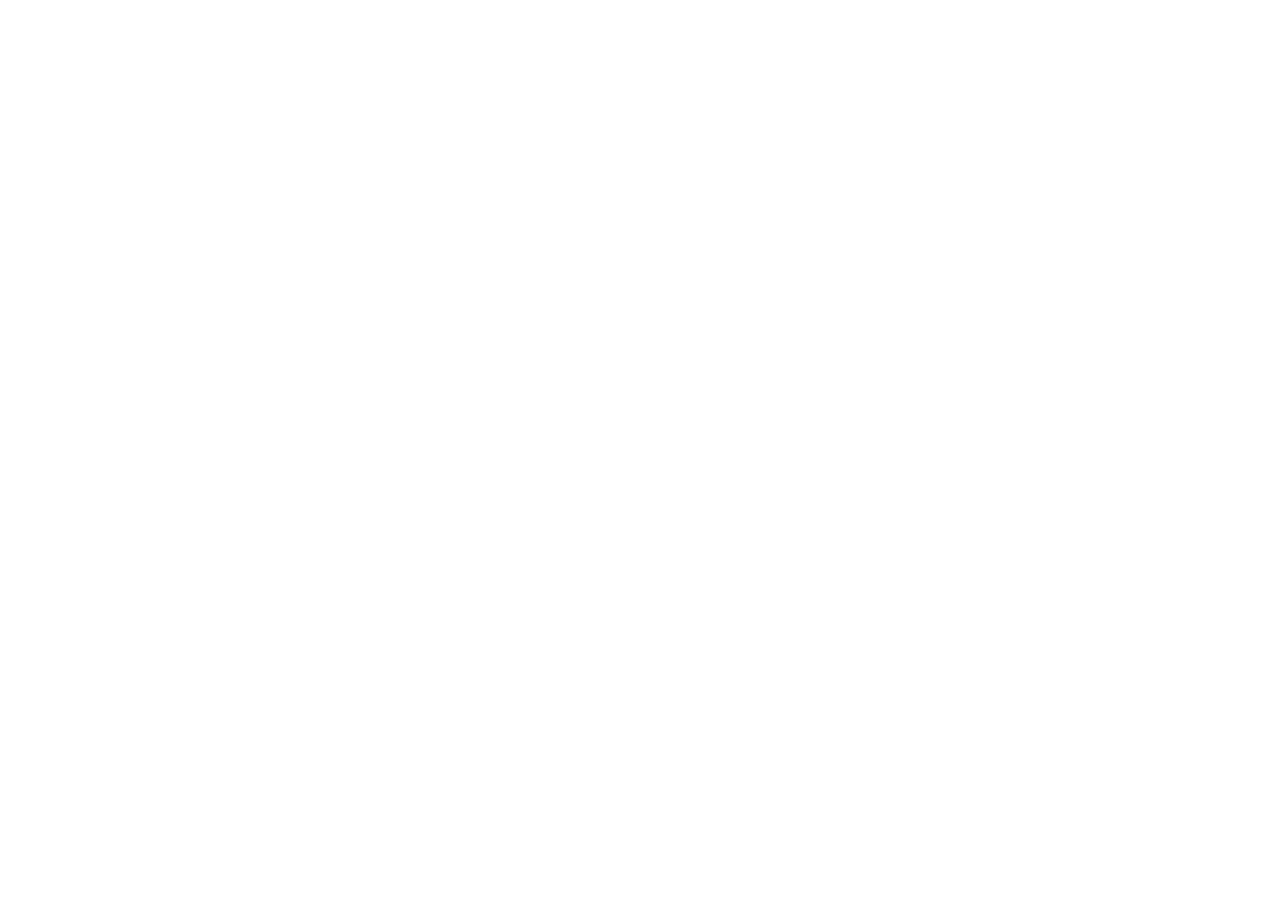
==== docs/index.html @ 061664a1 "Add GitHub Pages entry page" ====
<!doctype html>
<html lang="es">
  <head>
    <meta charset="utf-8" />
    <meta name="viewport" content="width=device-width, initial-scale=1" />
    <meta http-equiv="refresh" content="0; url=https://madera-viva-panama.chatgptteto.chatgpt.site" />
    <title>Madera Viva | Mesas a medida</title>
    <style>
      body{margin:0;min-height:100vh;display:grid;place-items:center;background:#fbf8f1;color:#1e251c;font-family:Arial,sans-serif}.box{max-width:420px;padding:40px;text-align:center}.mark{width:70px;height:70px;margin:0 auto 20px;border-radius:50%;background:radial-gradient(circle at 50% 50%,#a8be58 0 7%,transparent 8% 16%,#8a4a27 17% 23%,transparent 24% 31%,#334831 32% 40%,transparent 41%);border:1px solid #334831}.title{letter-spacing:.15em;font-size:15px}.title b{color:#718536}.copy{margin:18px 0 25px;color:#5d6559;line-height:1.5;font-size:14px}.link{display:inline-block;padding:14px 19px;background:#a8be58;color:#1e251c;text-decoration:none;font-size:13px;font-weight:700}
    </style>
  </head>
  <body>
    <main class="box">
      <div class="mark"></div>
      <div class="title">MADERA <b>VIVA</b></div>
      <p class="copy">Abriendo el estudio de mesas artesanales a medida…</p>
      <a class="link" href="https://madera-viva-panama.chatgptteto.chatgpt.site">Entrar a la página</a>
    </main>
  </body>
</html>
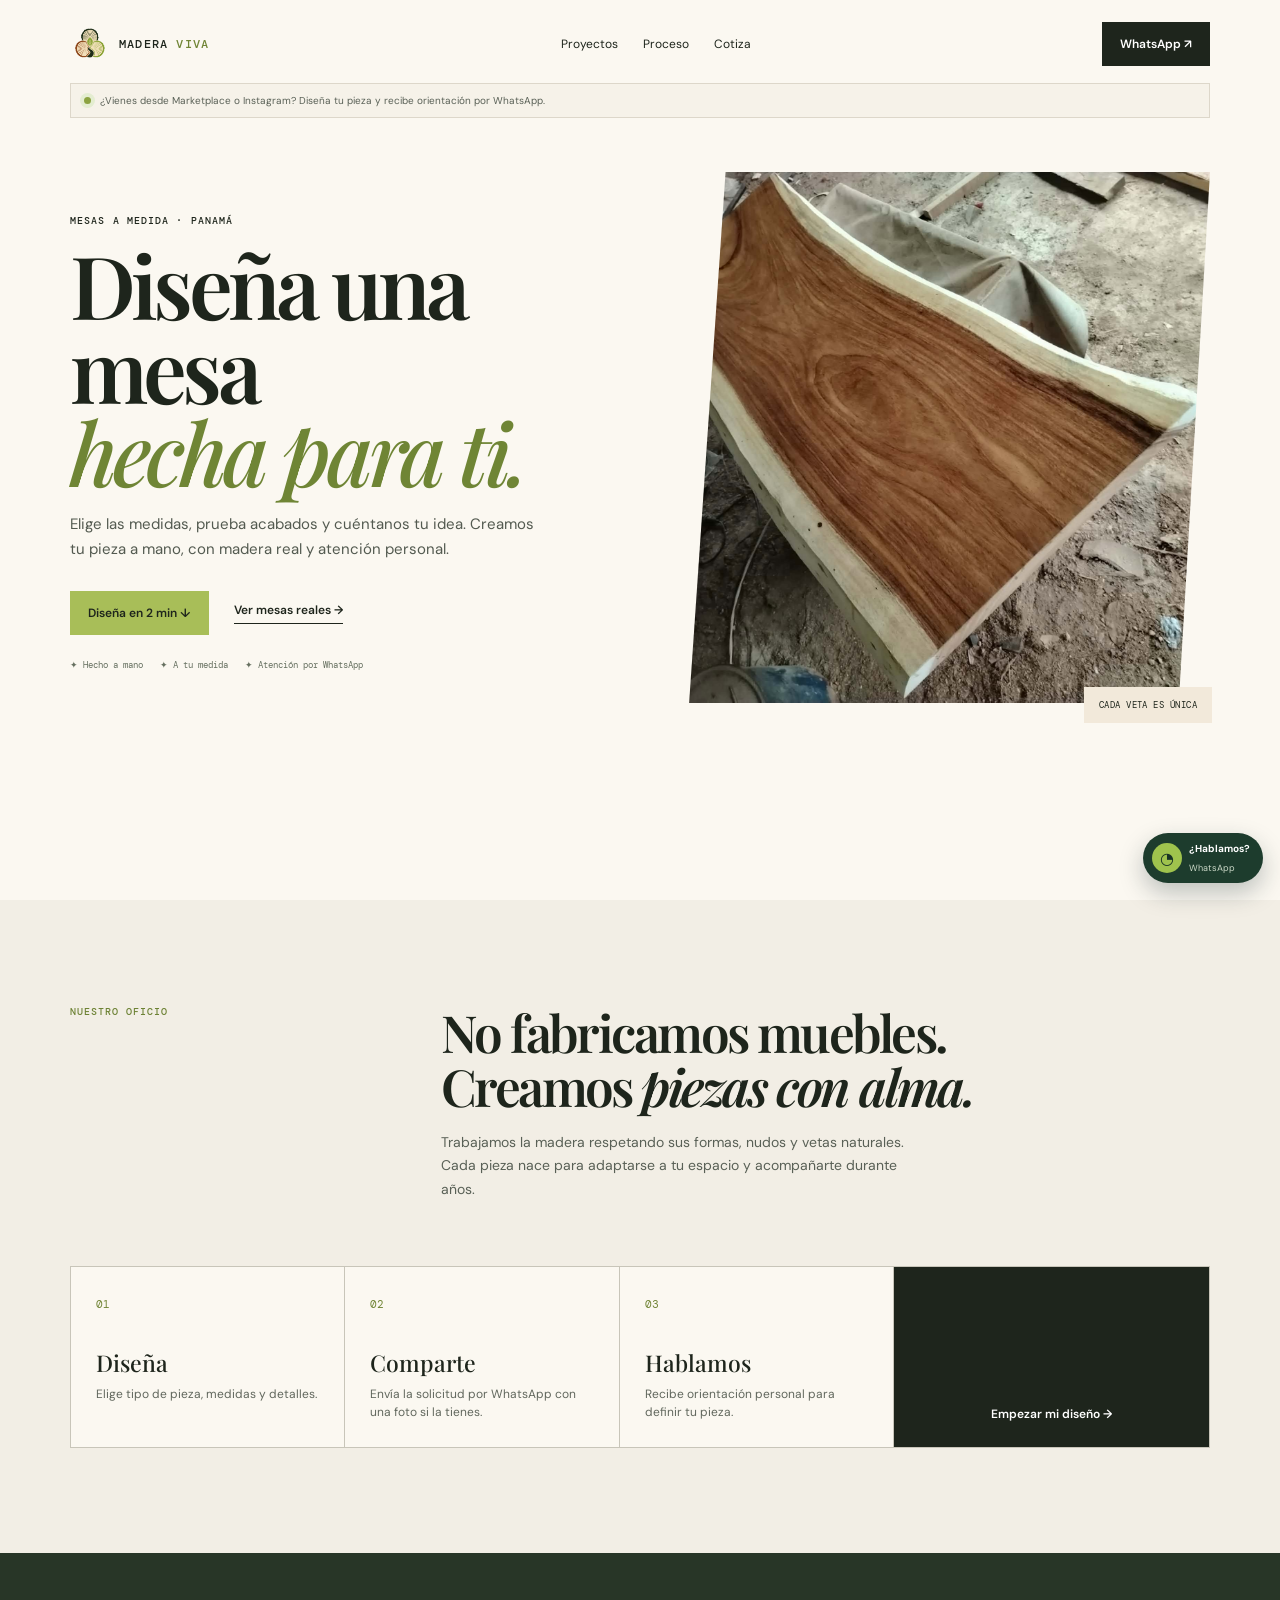
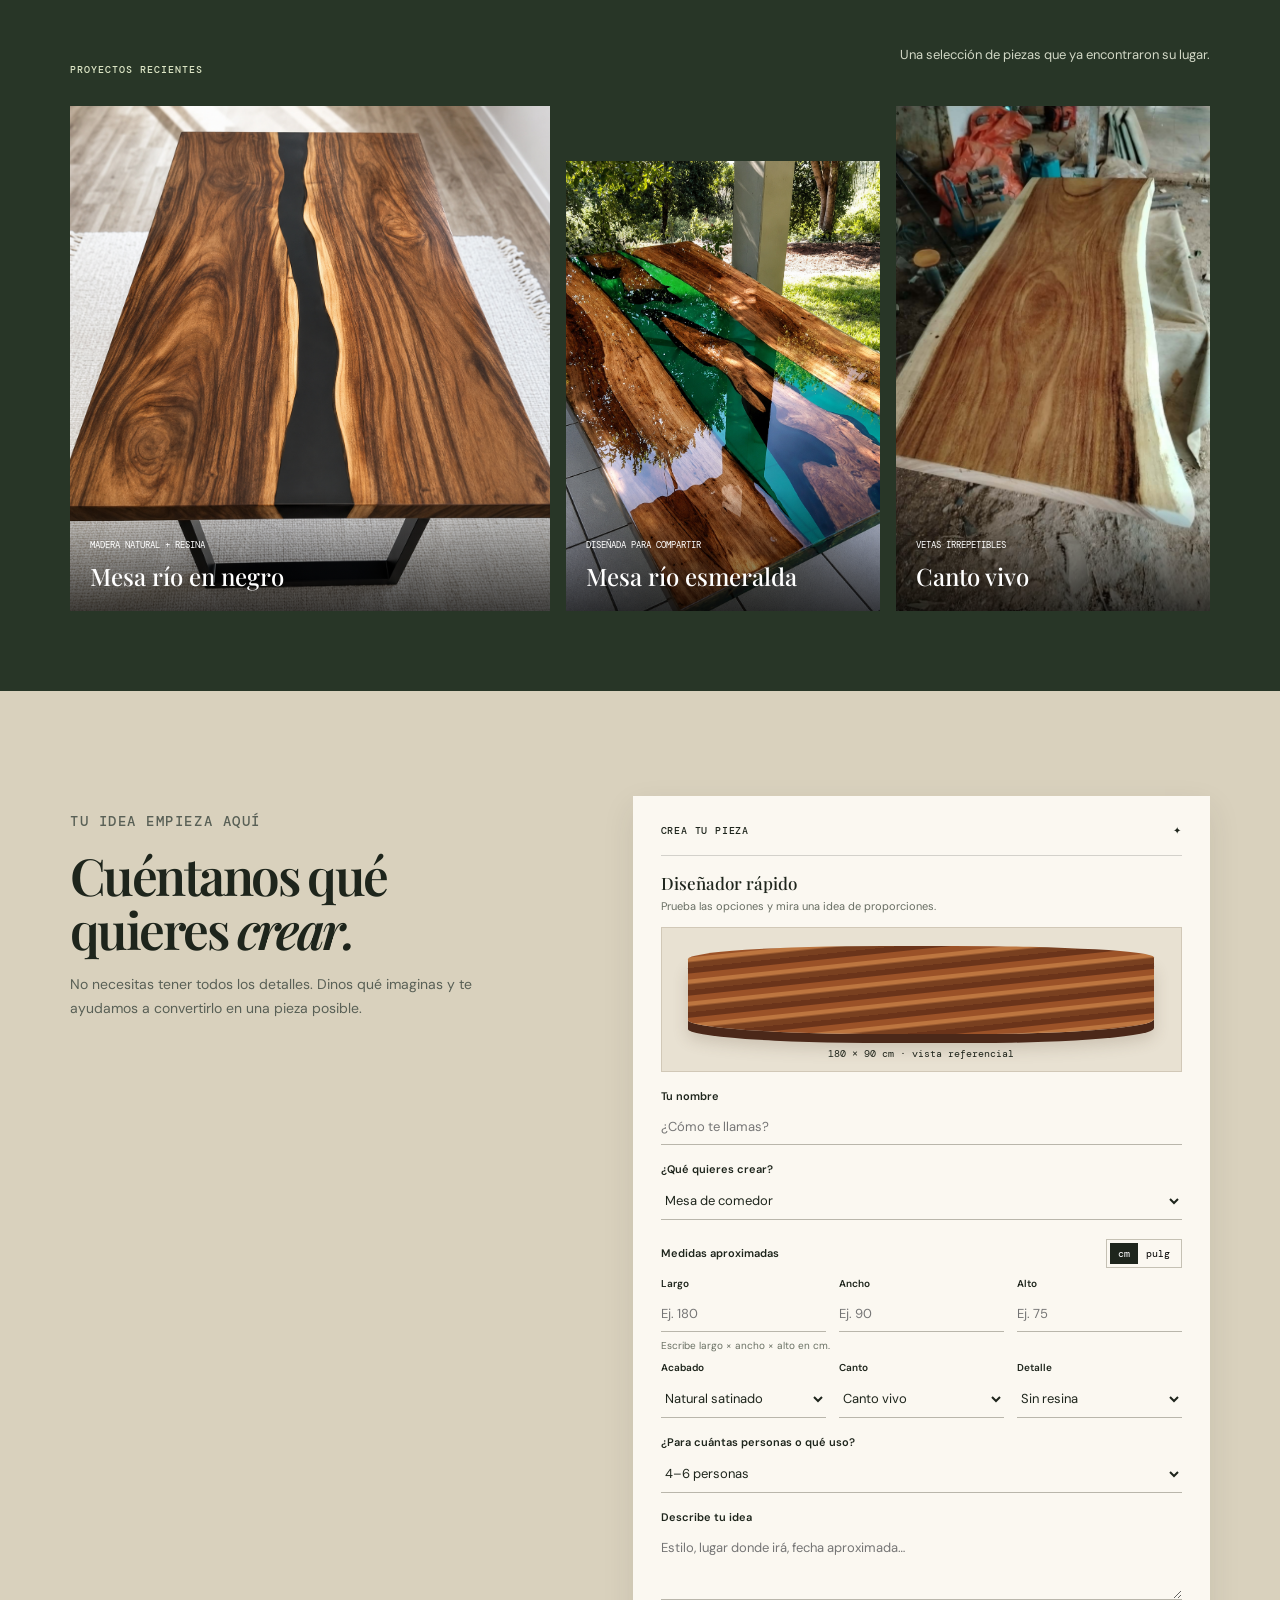
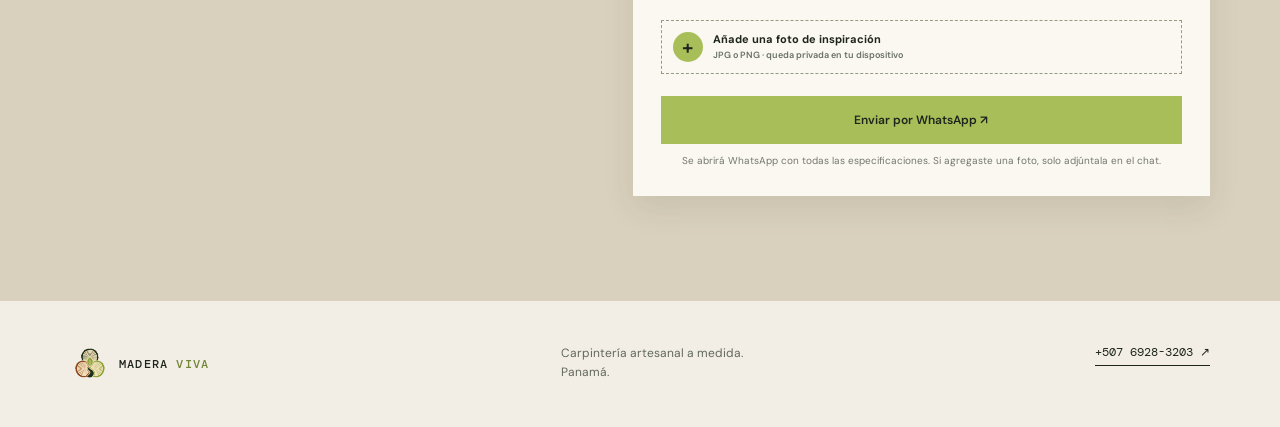
==== commit 1f90a8bf: "Publish full standalone GitHub Pages site" ====
--- a/docs/index.html
+++ b/docs/index.html
@@ -1,20 +1,29 @@
 <!doctype html>
 <html lang="es">
-  <head>
-    <meta charset="utf-8" />
-    <meta name="viewport" content="width=device-width, initial-scale=1" />
-    <meta http-equiv="refresh" content="0; url=https://madera-viva-panama.chatgptteto.chatgpt.site" />
-    <title>Madera Viva | Mesas a medida</title>
-    <style>
-      body{margin:0;min-height:100vh;display:grid;place-items:center;background:#fbf8f1;color:#1e251c;font-family:Arial,sans-serif}.box{max-width:420px;padding:40px;text-align:center}.mark{width:70px;height:70px;margin:0 auto 20px;border-radius:50%;background:radial-gradient(circle at 50% 50%,#a8be58 0 7%,transparent 8% 16%,#8a4a27 17% 23%,transparent 24% 31%,#334831 32% 40%,transparent 41%);border:1px solid #334831}.title{letter-spacing:.15em;font-size:15px}.title b{color:#718536}.copy{margin:18px 0 25px;color:#5d6559;line-height:1.5;font-size:14px}.link{display:inline-block;padding:14px 19px;background:#a8be58;color:#1e251c;text-decoration:none;font-size:13px;font-weight:700}
-    </style>
-  </head>
-  <body>
-    <main class="box">
-      <div class="mark"></div>
-      <div class="title">MADERA <b>VIVA</b></div>
-      <p class="copy">Abriendo el estudio de mesas artesanales a medida…</p>
-      <a class="link" href="https://madera-viva-panama.chatgptteto.chatgpt.site">Entrar a la página</a>
-    </main>
-  </body>
+<head>
+  <meta charset="utf-8" />
+  <meta name="viewport" content="width=device-width, initial-scale=1" />
+  <meta name="description" content="Mesas y muebles de madera a medida en Panamá." />
+  <title>Madera Viva | Mesas a medida</title>
+  <style>
+    @import url('https://fonts.googleapis.com/css2?family=DM+Mono:wght@400;500&family=DM+Sans:wght@400;500;600;700&family=Playfair+Display:ital,wght@0,500;0,600;1,500;1,600&display=swap');
+    :root{--ink:#1e251c;--cream:#fbf8f1;--paper:#f2eee5;--green:#a8be58;--pine:#283627;--line:rgba(30,37,28,.18)}*{box-sizing:border-box}html{scroll-behavior:smooth}body{margin:0;background:var(--paper);color:var(--ink);font-family:'DM Sans',Arial,sans-serif}a{text-decoration:none;color:inherit}.shell{width:min(1140px,calc(100% - 38px));margin:auto}.hero{min-height:100vh;padding:22px 0 26px;background:var(--cream)}.nav{display:flex;align-items:center;justify-content:space-between;gap:20px}.brand{display:flex;align-items:center;gap:9px;font:500 12px 'DM Mono',monospace;letter-spacing:.1em;white-space:nowrap}.brand b{color:#708535;font-weight:500}.brand img{width:40px;height:40px;object-fit:contain}.navlinks{display:flex;gap:25px;font-size:12px}.btn{display:inline-flex;align-items:center;justify-content:center;gap:15px;border:0;padding:14px 18px;background:var(--green);color:var(--ink);font:600 12px 'DM Sans';cursor:pointer;transition:.2s transform}.btn:hover{transform:translateY(-2px)}.btn.dark{background:var(--ink);color:#fff}.adstrip{display:flex;gap:9px;align-items:center;margin-top:17px;padding:10px 13px;border:1px solid #ddd7ca;color:#596056;background:#f6f2e9;font-size:10px}.dot{width:7px;height:7px;border-radius:50%;background:#8ca341;box-shadow:0 0 0 4px #e4edd1}.hero-grid{display:grid;grid-template-columns:1fr .94fr;align-items:center;gap:65px;padding:54px 0}.eyebrow{font:500 10px 'DM Mono';letter-spacing:.11em}.hero h1,.section-title{margin:16px 0 18px;font:600 clamp(48px,7vw,87px)/.96 'Playfair Display',serif;letter-spacing:-.055em}.hero h1 em,.section-title em{color:#6f8535;font-weight:500}.lede{max-width:475px;color:#535a50;font-size:15px;line-height:1.7}.actions{display:flex;align-items:center;gap:25px;margin-top:28px}.line-link{border-bottom:1px solid var(--ink);padding-bottom:5px;font-size:12px;font-weight:600}.trust{display:flex;flex-wrap:wrap;gap:10px 17px;margin-top:24px;color:#667060;font:9px 'DM Mono'}.hero-photo{position:relative}.hero-photo img{display:block;width:100%;height:min(59vh,595px);object-fit:cover;object-position:center;clip-path:polygon(7% 0,100% 0,94% 100%,0 100%)}.note{position:absolute;right:-2px;bottom:-20px;padding:12px 15px;background:#f2e9da;font:9px 'DM Mono';letter-spacing:.05em}.process{padding:105px 0 0}.intro{display:grid;grid-template-columns:.72fr 1.7fr;gap:45px}.section-kicker{font:500 10px 'DM Mono';letter-spacing:.1em;color:#6d8234}.intro h2,.quote-copy h2{margin:0 0 17px;font:600 clamp(34px,4vw,55px)/1.06 'Playfair Display';letter-spacing:-.05em}.intro p,.quote-copy p{max-width:480px;color:#596056;font-size:14px;line-height:1.7}.steps{display:grid;grid-template-columns:repeat(3,1fr) 1.15fr;gap:1px;margin-top:50px;background:#c8c5b9;border:1px solid #c8c5b9}.steps article,.steps>a{min-height:180px;padding:25px;background:var(--cream)}.steps b{color:#718536;font:11px 'DM Mono'}.steps h3{margin:34px 0 7px;font:500 23px 'Playfair Display'}.steps p{margin:0;color:#61675d;font-size:12px;line-height:1.5}.steps>a{display:flex;align-items:flex-end;background:#344a31;color:white}.gallery{margin-top:105px;padding:80px 0;background:var(--pine);color:#f7f1e7}.gallery-top{display:flex;justify-content:space-between;align-items:end;margin-bottom:30px}.gallery p{color:#d2d8c6;font-size:13px}.cards{display:grid;grid-template-columns:1.3fr .85fr .85fr;gap:16px}.card{position:relative;min-height:360px;overflow:hidden}.card.tall{min-height:450px;margin-top:55px}.card img{position:absolute;inset:0;width:100%;height:100%;object-fit:cover}.caption{position:absolute;inset:auto 0 0;padding:42px 20px 19px;background:linear-gradient(transparent,rgba(0,0,0,.7));color:white}.caption span{font:9px 'DM Mono'}.caption h3{margin:7px 0 0;font:500 24px 'Playfair Display'}.quote{padding:105px 0;background:#d9d1bd}.quote-grid{display:grid;grid-template-columns:.9fr 1.1fr;gap:90px}.form{padding:28px;background:var(--cream);box-shadow:0 12px 30px rgba(52,50,39,.1)}.formhead{display:flex;justify-content:space-between;padding-bottom:18px;border-bottom:1px solid var(--line);font:500 10px 'DM Mono';letter-spacing:.08em}.studio{margin:16px 0 12px}.studio b{display:block;font:500 17px 'Playfair Display'}.studio span{color:#676d62;font-size:11px}.preview{display:grid;place-items:center;min-height:145px;padding:18px 12px 11px;background:#e8e1d2;border:1px solid #d1c8b7}.table{position:relative;width:94%;height:88px;overflow:hidden;border-radius:42% 43% 38% 42%/15% 13% 17% 16%;background:repeating-linear-gradient(174deg,#6b341a 0 5px,#9b5228 6px 11px,#bd7640 12px 15px,#794020 17px 22px);box-shadow:0 9px 0 #4b2819,0 15px 16px #5b463333;transition:.3s width}.table:after{content:'';position:absolute;top:-8px;bottom:-8px;left:45%;width:15%;background:#252a26;clip-path:polygon(26% 0,79% 0,67% 22%,89% 42%,49% 59%,75% 77%,46% 100%,4% 100%,22% 72%,0 52%,34% 34%,7% 15%)}.table.noresin:after{display:none}.table.green:after{background:linear-gradient(110deg,#0d523c,#24a471,#0d695b)}.table.straight{border-radius:3px}.dimensions{margin-top:13px;font:10px 'DM Mono'}.form label{display:grid;gap:6px;margin-top:17px;font-size:11px;font-weight:600}.form input,.form select,.form textarea{width:100%;border:0;border-bottom:1px solid #b9b6ab;border-radius:0;outline:0;background:transparent;padding:9px 0;color:var(--ink);font:13px 'DM Sans'}.form textarea{resize:vertical}.unit{display:flex;justify-content:space-between;align-items:center;margin-top:19px;font-size:11px;font-weight:600}.switch{padding:3px;border:1px solid #c5c1b4}.switch button{border:0;background:transparent;padding:4px 8px;cursor:pointer;font:10px 'DM Mono'}.switch button.active{background:var(--ink);color:white}.measures,.options{display:grid;grid-template-columns:repeat(3,1fr);gap:13px}.measures label,.options label{margin-top:9px;font-size:10px}.hint{display:block;margin-top:7px;color:#697063;font-size:10px}.upload{margin-top:20px}.upload input{position:absolute;width:1px;height:1px;opacity:0}.upload label{display:flex;grid-template-columns:32px 1fr;align-items:center;gap:10px;margin:0;padding:11px;border:1px dashed #939b85;cursor:pointer}.plus{display:grid;place-items:center;width:30px;height:30px;border-radius:50%;background:var(--green);font-size:20px}.upload b{font-size:11px}.upload small{display:block;margin-top:3px;color:#677063;font-size:9px}.photo-preview{display:none;align-items:center;gap:10px;margin-top:8px;padding:6px;background:#ece6da;font-size:10px}.photo-preview img{width:42px;height:34px;object-fit:cover}.photo-preview button{margin-left:auto;border:0;border-bottom:1px solid var(--ink);background:transparent;cursor:pointer;font-size:10px}.submit{width:100%;margin-top:22px;padding:16px}.privacy{margin:10px 0 0;text-align:center;color:#73786d;font-size:10px;line-height:1.4}.footer{display:flex;align-items:start;justify-content:space-between;padding:43px 0}.footer p{margin:0;color:#62685e;font-size:12px;line-height:1.6}.phone{border-bottom:1px solid var(--ink);padding-bottom:5px;font:12px 'DM Mono'}.float{position:fixed;z-index:5;right:17px;bottom:17px;display:grid;grid-template-columns:30px auto;gap:7px;align-items:center;padding:9px 13px 9px 9px;border-radius:28px;background:#1d3c2d;color:#fff;box-shadow:0 10px 25px #162a2c44}.float span{grid-row:span 2;display:grid;place-items:center;width:30px;height:30px;border-radius:50%;background:#9fc34d;color:#183325}.float b{font-size:10px}.float small{color:#cbd8c7;font-size:9px}
+    @media(max-width:760px){.shell{width:min(100% - 34px,1140px)}.navlinks{display:none}.nav .btn{padding:11px 12px;font-size:10px}.adstrip{font-size:9px}.hero-grid,.quote-grid{grid-template-columns:1fr;gap:38px;padding:55px 0 48px}.hero h1{font-size:57px}.hero-photo img{height:385px}.note{right:0}.intro{grid-template-columns:1fr;gap:30px}.process{padding-top:80px}.steps{grid-template-columns:1fr 1fr}.steps article,.steps>a{min-height:162px;padding:18px}.steps h3{margin-top:25px;font-size:21px}.steps>a{grid-column:1/-1;min-height:75px;align-items:center}.gallery{margin-top:76px;padding:64px 0}.gallery-top{display:block}.cards{grid-template-columns:1fr;gap:13px}.card,.card.tall{min-height:315px;margin:0}.quote{padding:70px 0}.quote-grid{padding:0}.form{padding:22px 18px}.options,.measures{gap:8px}.options select{font-size:9px!important}.footer{min-height:210px;flex-direction:column;gap:22px}.float{right:13px;bottom:13px}}
+  </style>
+</head>
+<body>
+  <section class="hero" id="inicio"><nav class="nav shell"><a class="brand" href="#inicio"><img src="madera-viva-mark.png" alt="Logo Madera Viva"><span>MADERA <b>VIVA</b></span></a><div class="navlinks"><a href="#proyectos">Proyectos</a><a href="#proceso">Proceso</a><a href="#cotiza">Cotiza</a></div><a class="btn dark" href="https://wa.me/50769283203" target="_blank">WhatsApp ↗</a></nav><div class="adstrip shell"><span class="dot"></span>¿Vienes desde Marketplace o Instagram? Diseña tu pieza y recibe orientación por WhatsApp.</div><div class="hero-grid shell"><div><p class="eyebrow">MESAS A MEDIDA · PANAMÁ</p><h1>Diseña una mesa<br><em>hecha para ti.</em></h1><p class="lede">Elige las medidas, prueba acabados y cuéntanos tu idea. Creamos tu pieza a mano, con madera real y atención personal.</p><div class="actions"><a class="btn" href="#cotiza">Diseña en 2 min ↓</a><a class="line-link" href="#proyectos">Ver mesas reales →</a></div><div class="trust"><span>✦ Hecho a mano</span><span>✦ A tu medida</span><span>✦ Atención por WhatsApp</span></div></div><div class="hero-photo"><img src="galeria/madera-viva-01.png" alt="Madera natural en proceso"><div class="note">CADA VETA ES ÚNICA</div></div></div></section>
+  <section class="process shell" id="proceso"><div class="intro"><div class="section-kicker">NUESTRO OFICIO</div><div><h2>No fabricamos muebles.<br>Creamos <em>piezas con alma.</em></h2><p>Trabajamos la madera respetando sus formas, nudos y vetas naturales. Cada pieza nace para adaptarse a tu espacio y acompañarte durante años.</p></div></div><div class="steps"><article><b>01</b><h3>Diseña</h3><p>Elige tipo de pieza, medidas y detalles.</p></article><article><b>02</b><h3>Comparte</h3><p>Envía la solicitud por WhatsApp con una foto si la tienes.</p></article><article><b>03</b><h3>Hablamos</h3><p>Recibe orientación personal para definir tu pieza.</p></article><a class="btn dark" href="#cotiza">Empezar mi diseño →</a></div></section>
+  <section class="gallery" id="proyectos"><div class="shell gallery-top"><div class="section-kicker" style="color:#dce5c5">PROYECTOS RECIENTES</div><p>Una selección de piezas que ya encontraron su lugar.</p></div><div class="shell cards"><article class="card"><img src="galeria/rio-negro.png" alt="Mesa río negro"><div class="caption"><span>MADERA NATURAL + RESINA</span><h3>Mesa río en negro</h3></div></article><article class="card tall"><img src="galeria/rio-verde.png" alt="Mesa río esmeralda"><div class="caption"><span>DISEÑADA PARA COMPARTIR</span><h3>Mesa río esmeralda</h3></div></article><article class="card"><img src="galeria/madera-viva-02.png" alt="Mesa con canto vivo"><div class="caption"><span>VETAS IRREPETIBLES</span><h3>Canto vivo</h3></div></article></div></section>
+  <section class="quote" id="cotiza"><div class="quote-grid shell"><div class="quote-copy"><p class="eyebrow">TU IDEA EMPIEZA AQUÍ</p><h2>Cuéntanos qué<br>quieres <em>crear.</em></h2><p>No necesitas tener todos los detalles. Dinos qué imaginas y te ayudamos a convertirlo en una pieza posible.</p></div><form class="form" id="quoteForm"><div class="formhead"><span>CREA TU PIEZA</span><span>✦</span></div><div class="studio"><b>Diseñador rápido</b><span>Prueba las opciones y mira una idea de proporciones.</span></div><div class="preview"><div class="table noresin" id="table"></div><div class="dimensions" id="dimensions">180 × 90 cm · vista referencial</div></div><label>Tu nombre<input id="name" required placeholder="¿Cómo te llamas?"></label><label>¿Qué quieres crear?<select id="project"><option>Mesa de comedor</option><option>Mesa de centro</option><option>Barra / isla</option><option>Escritorio</option><option>Mueble a medida</option></select></label><div class="unit"><span>Medidas aproximadas</span><span class="switch"><button type="button" class="active" data-unit="cm">cm</button><button type="button" data-unit="pulgadas">pulg</button></span></div><div class="measures"><label>Largo<input id="long" inputmode="decimal" placeholder="Ej. 180" required></label><label>Ancho<input id="wide" inputmode="decimal" placeholder="Ej. 90" required></label><label>Alto<input id="high" inputmode="decimal" placeholder="Ej. 75" required></label></div><span class="hint" id="hint">Escribe largo × ancho × alto en cm.</span><div class="options"><label>Acabado<select id="finish"><option>Natural satinado</option><option>Mate natural</option><option>Nogal oscuro</option></select></label><label>Canto<select id="edge"><option>Canto vivo</option><option>Recto</option></select></label><label>Detalle<select id="resin"><option>Sin resina</option><option>Resina negra</option><option>Resina verde</option></select></label></div><label>¿Para cuántas personas o qué uso?<select id="use"><option>4–6 personas</option><option>6–8 personas</option><option>8–10 personas</option><option>Uso individual / escritorio</option><option>Otro uso</option></select></label><label>Describe tu idea<textarea id="idea" rows="3" placeholder="Estilo, lugar donde irá, fecha aproximada…"></textarea></label><div class="upload"><input id="photo" type="file" accept="image/*"><label for="photo"><span class="plus">+</span><span><b>Añade una foto de inspiración</b><small>JPG o PNG · queda privada en tu dispositivo</small></span></label><div class="photo-preview" id="photoPreview"><img id="previewImage" alt="Foto de inspiración"><span id="photoName"></span><button type="button" id="removePhoto">Quitar</button></div></div><button class="btn submit" type="submit">Enviar por WhatsApp ↗</button><p class="privacy">Se abrirá WhatsApp con todas las especificaciones. Si agregaste una foto, solo adjúntala en el chat.</p></form></div></section>
+  <footer class="footer shell"><a class="brand" href="#inicio"><img src="madera-viva-mark.png" alt="Logo Madera Viva"><span>MADERA <b>VIVA</b></span></a><p>Carpintería artesanal a medida.<br>Panamá.</p><a class="phone" href="https://wa.me/50769283203">+507 6928-3203 ↗</a></footer><a class="float" href="https://wa.me/50769283203?text=Hola%2C%20vengo%20desde%20la%20p%C3%A1gina%20de%20Madera%20Viva%20y%20quiero%20cotizar%20una%20mesa%20a%20medida." target="_blank"><span>◔</span><b>¿Hablamos?</b><small>WhatsApp</small></a>
+  <script>
+    const $=id=>document.getElementById(id),table=$('table'),dims=$('dimensions');let unit='cm',photo=null;
+    function visual(){const l=Number($('long').value)||(unit==='cm'?180:72),w=Number($('wide').value)||(unit==='cm'?90:36);table.style.width=Math.max(58,Math.min(100,l/w*47))+'%';table.className='table '+($('resin').value==='Sin resina'?'noresin':$('resin').value==='Resina verde'?'green':'')+($('edge').value==='Recto'?' straight':'');dims.textContent=`${$('long').value||180} × ${$('wide').value||90} ${unit==='cm'?'cm':'pulgadas'} · vista referencial`}
+    ['long','wide','resin','edge'].forEach(id=>$(id).addEventListener('input',visual));
+    document.querySelectorAll('[data-unit]').forEach(b=>b.onclick=()=>{unit=b.dataset.unit;document.querySelectorAll('[data-unit]').forEach(x=>x.classList.toggle('active',x===b));$('hint').textContent=`Escribe largo × ancho × alto en ${unit==='cm'?'cm':'pulgadas'}.`;visual()});
+    $('photo').onchange=e=>{const f=e.target.files[0];if(!f)return;photo=f;$('previewImage').src=URL.createObjectURL(f);$('photoName').textContent=f.name;$('photoPreview').style.display='flex'};$('removePhoto').onclick=()=>{$('photo').value='';photo=null;$('photoPreview').style.display='none'};
+    $('quoteForm').onsubmit=e=>{e.preventDefault();const msg=[`Hola, quiero cotizar un proyecto personalizado.`,`Mi nombre es ${$('name').value}.`,`Proyecto: ${$('project').value}`,`Medidas: ${$('long').value} × ${$('wide').value} × ${$('high').value} ${unit==='cm'?'cm':'pulgadas'} (largo × ancho × alto)`,`Uso: ${$('use').value}`,`Acabado: ${$('finish').value}; ${$('edge').value}; ${$('resin').value}.`,$('idea').value?`Idea: ${$('idea').value}`:'',photo?'Tengo una foto de inspiración y la adjuntaré en este chat.':''].filter(Boolean).join('\n');window.open('https://wa.me/50769283203?text='+encodeURIComponent(msg),'_blank')};
+  </script>
+</body>
 </html>
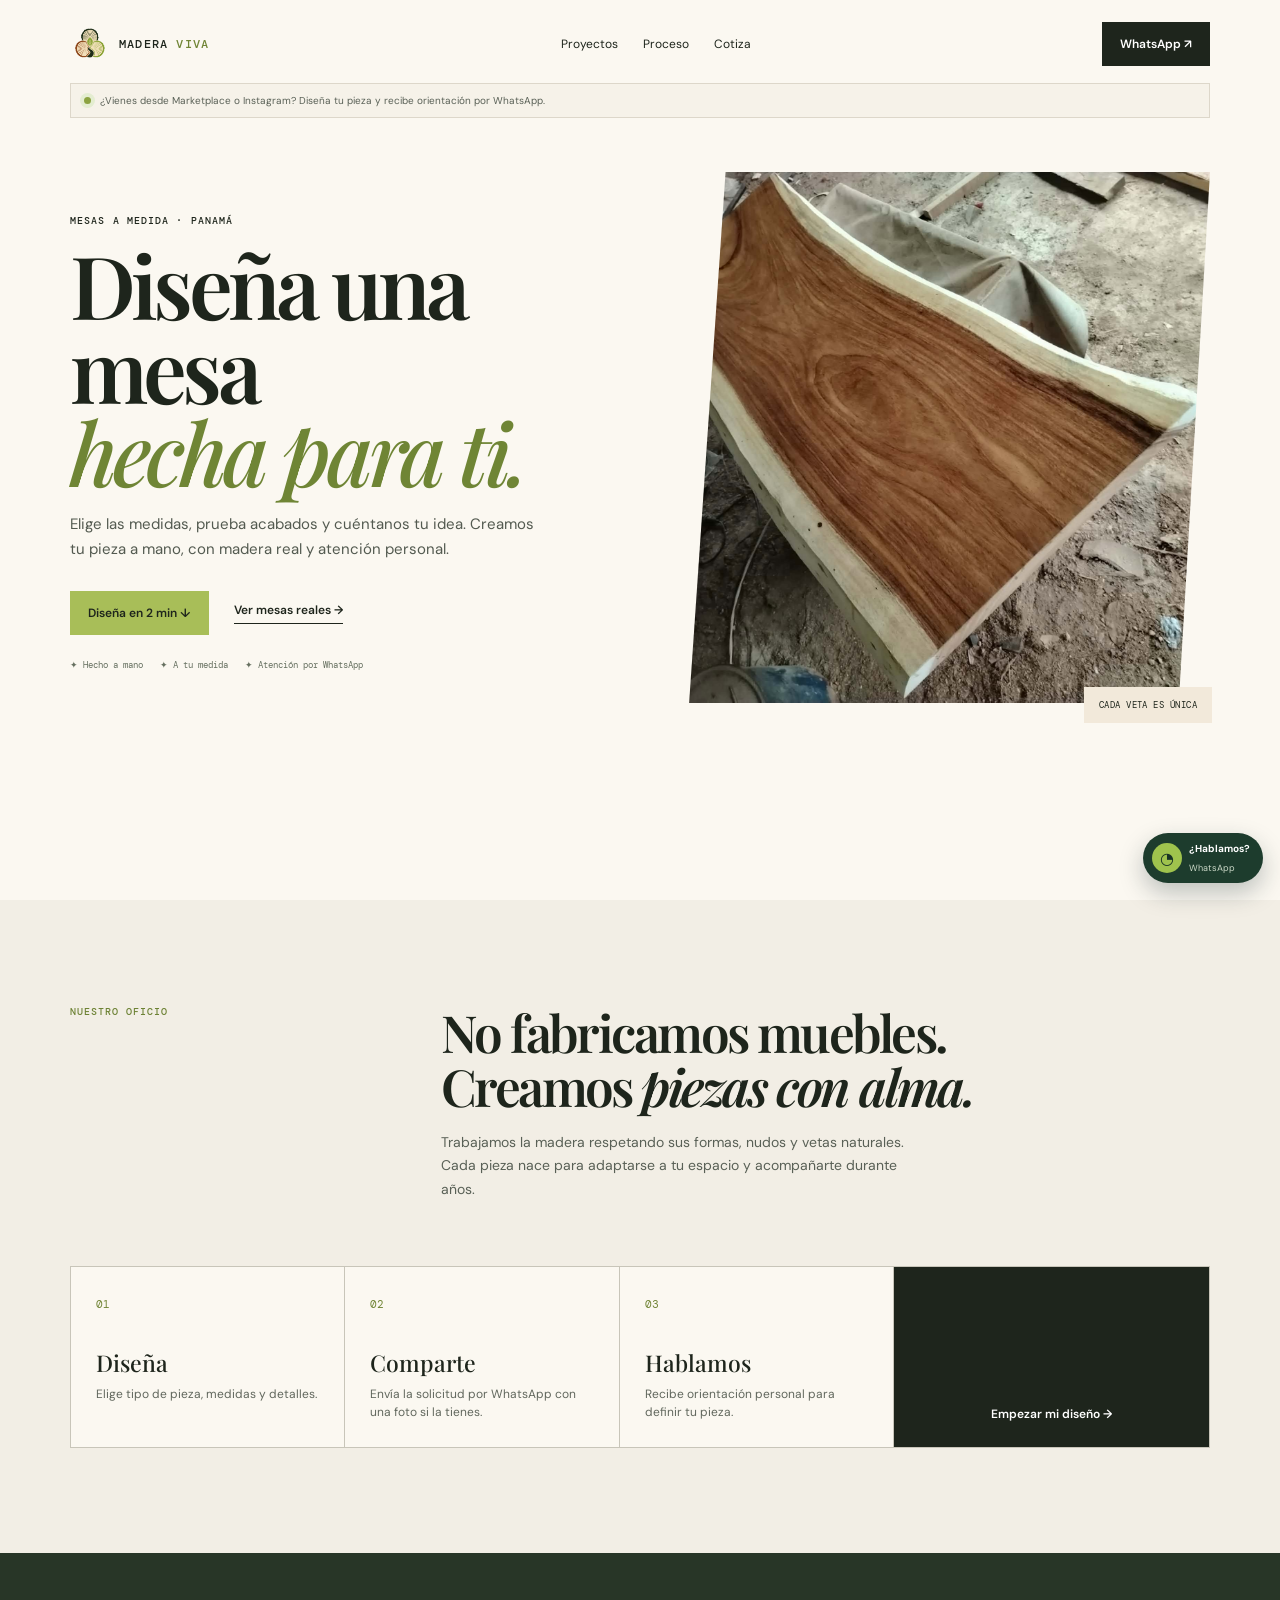
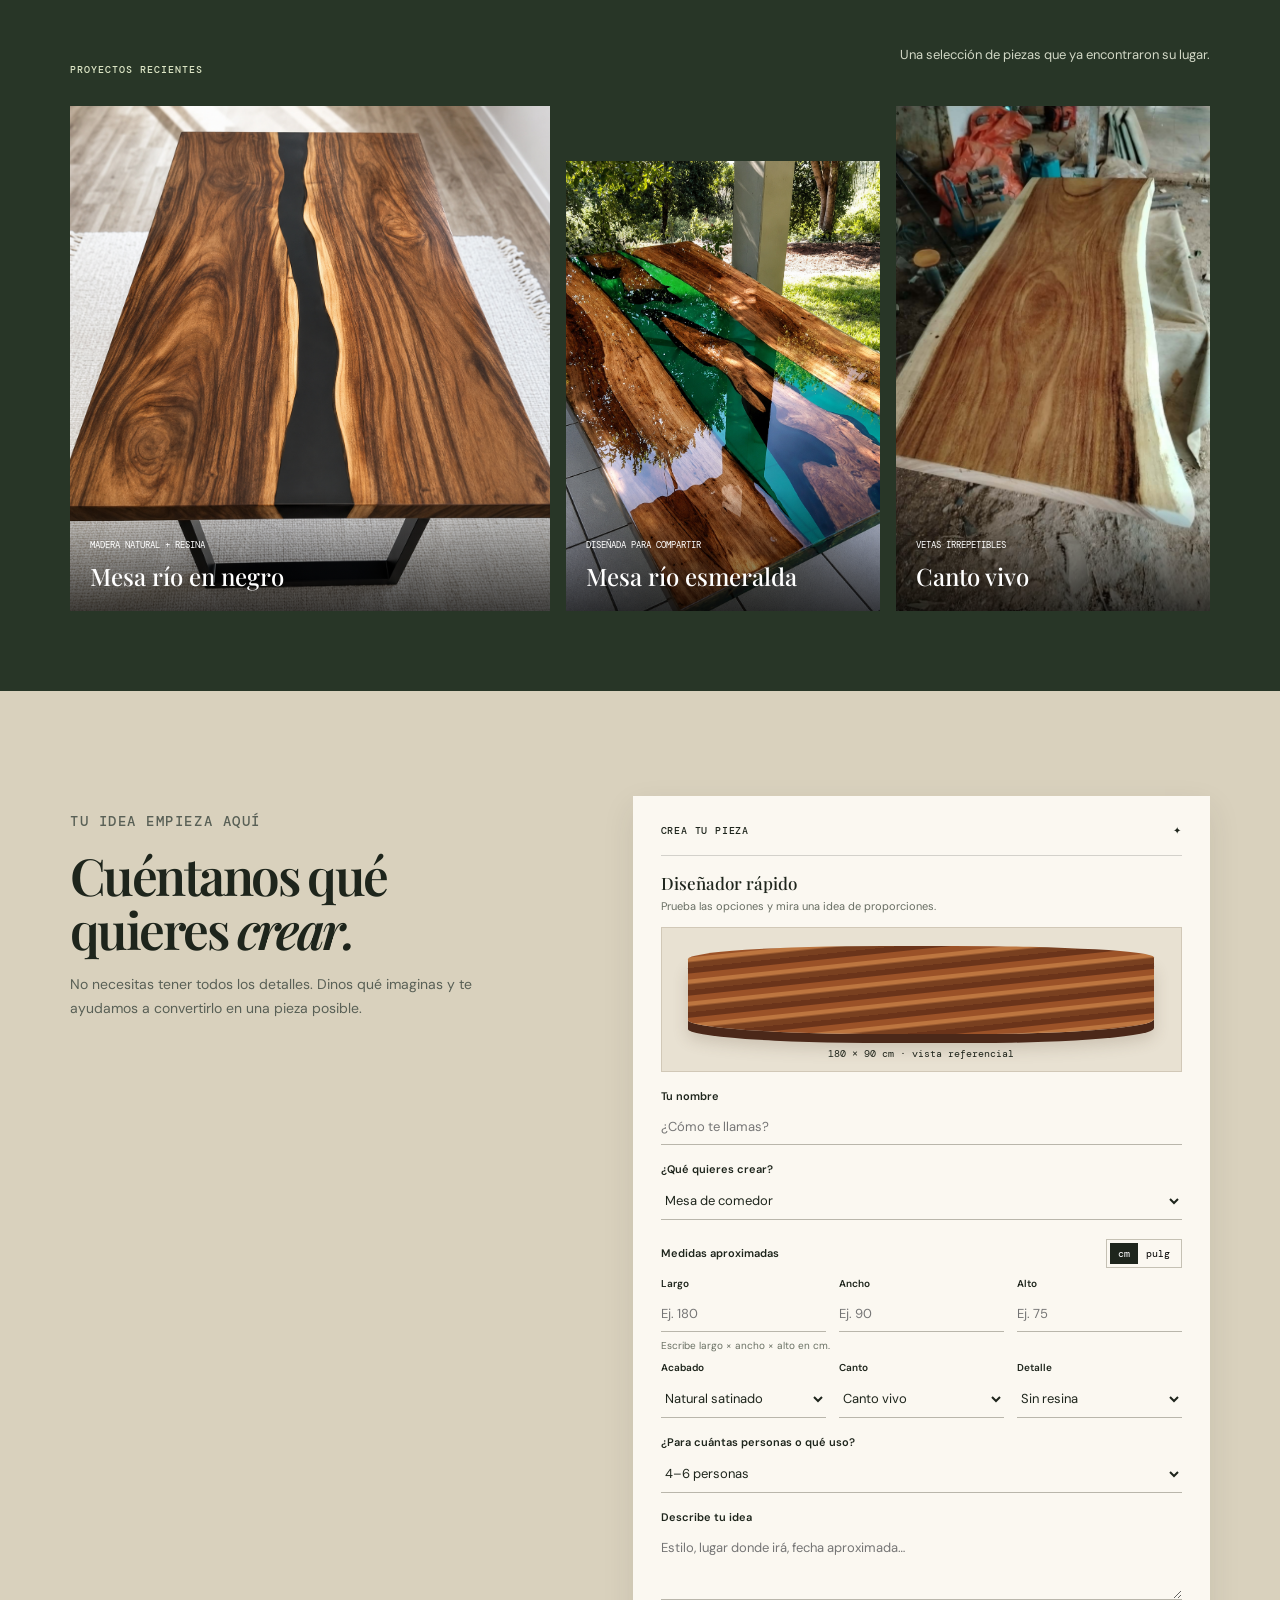
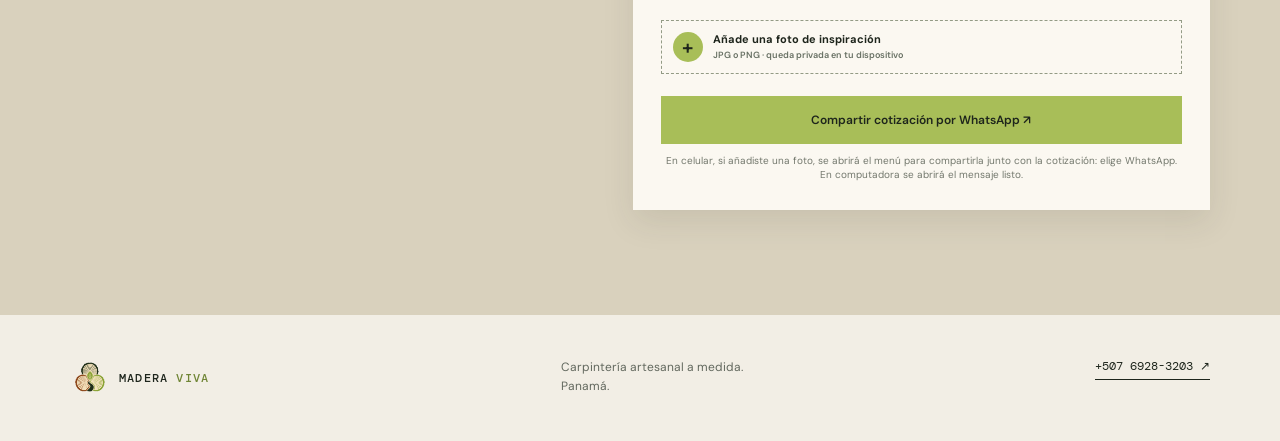
==== commit c4d2cda6: "Share inspiration photos on mobile" ====
--- a/docs/index.html
+++ b/docs/index.html
@@ -15,7 +15,7 @@
   <section class="hero" id="inicio"><nav class="nav shell"><a class="brand" href="#inicio"><img src="madera-viva-mark.png" alt="Logo Madera Viva"><span>MADERA <b>VIVA</b></span></a><div class="navlinks"><a href="#proyectos">Proyectos</a><a href="#proceso">Proceso</a><a href="#cotiza">Cotiza</a></div><a class="btn dark" href="https://wa.me/50769283203" target="_blank">WhatsApp ↗</a></nav><div class="adstrip shell"><span class="dot"></span>¿Vienes desde Marketplace o Instagram? Diseña tu pieza y recibe orientación por WhatsApp.</div><div class="hero-grid shell"><div><p class="eyebrow">MESAS A MEDIDA · PANAMÁ</p><h1>Diseña una mesa<br><em>hecha para ti.</em></h1><p class="lede">Elige las medidas, prueba acabados y cuéntanos tu idea. Creamos tu pieza a mano, con madera real y atención personal.</p><div class="actions"><a class="btn" href="#cotiza">Diseña en 2 min ↓</a><a class="line-link" href="#proyectos">Ver mesas reales →</a></div><div class="trust"><span>✦ Hecho a mano</span><span>✦ A tu medida</span><span>✦ Atención por WhatsApp</span></div></div><div class="hero-photo"><img src="galeria/madera-viva-01.png" alt="Madera natural en proceso"><div class="note">CADA VETA ES ÚNICA</div></div></div></section>
   <section class="process shell" id="proceso"><div class="intro"><div class="section-kicker">NUESTRO OFICIO</div><div><h2>No fabricamos muebles.<br>Creamos <em>piezas con alma.</em></h2><p>Trabajamos la madera respetando sus formas, nudos y vetas naturales. Cada pieza nace para adaptarse a tu espacio y acompañarte durante años.</p></div></div><div class="steps"><article><b>01</b><h3>Diseña</h3><p>Elige tipo de pieza, medidas y detalles.</p></article><article><b>02</b><h3>Comparte</h3><p>Envía la solicitud por WhatsApp con una foto si la tienes.</p></article><article><b>03</b><h3>Hablamos</h3><p>Recibe orientación personal para definir tu pieza.</p></article><a class="btn dark" href="#cotiza">Empezar mi diseño →</a></div></section>
   <section class="gallery" id="proyectos"><div class="shell gallery-top"><div class="section-kicker" style="color:#dce5c5">PROYECTOS RECIENTES</div><p>Una selección de piezas que ya encontraron su lugar.</p></div><div class="shell cards"><article class="card"><img src="galeria/rio-negro.png" alt="Mesa río negro"><div class="caption"><span>MADERA NATURAL + RESINA</span><h3>Mesa río en negro</h3></div></article><article class="card tall"><img src="galeria/rio-verde.png" alt="Mesa río esmeralda"><div class="caption"><span>DISEÑADA PARA COMPARTIR</span><h3>Mesa río esmeralda</h3></div></article><article class="card"><img src="galeria/madera-viva-02.png" alt="Mesa con canto vivo"><div class="caption"><span>VETAS IRREPETIBLES</span><h3>Canto vivo</h3></div></article></div></section>
-  <section class="quote" id="cotiza"><div class="quote-grid shell"><div class="quote-copy"><p class="eyebrow">TU IDEA EMPIEZA AQUÍ</p><h2>Cuéntanos qué<br>quieres <em>crear.</em></h2><p>No necesitas tener todos los detalles. Dinos qué imaginas y te ayudamos a convertirlo en una pieza posible.</p></div><form class="form" id="quoteForm"><div class="formhead"><span>CREA TU PIEZA</span><span>✦</span></div><div class="studio"><b>Diseñador rápido</b><span>Prueba las opciones y mira una idea de proporciones.</span></div><div class="preview"><div class="table noresin" id="table"></div><div class="dimensions" id="dimensions">180 × 90 cm · vista referencial</div></div><label>Tu nombre<input id="name" required placeholder="¿Cómo te llamas?"></label><label>¿Qué quieres crear?<select id="project"><option>Mesa de comedor</option><option>Mesa de centro</option><option>Barra / isla</option><option>Escritorio</option><option>Mueble a medida</option></select></label><div class="unit"><span>Medidas aproximadas</span><span class="switch"><button type="button" class="active" data-unit="cm">cm</button><button type="button" data-unit="pulgadas">pulg</button></span></div><div class="measures"><label>Largo<input id="long" inputmode="decimal" placeholder="Ej. 180" required></label><label>Ancho<input id="wide" inputmode="decimal" placeholder="Ej. 90" required></label><label>Alto<input id="high" inputmode="decimal" placeholder="Ej. 75" required></label></div><span class="hint" id="hint">Escribe largo × ancho × alto en cm.</span><div class="options"><label>Acabado<select id="finish"><option>Natural satinado</option><option>Mate natural</option><option>Nogal oscuro</option></select></label><label>Canto<select id="edge"><option>Canto vivo</option><option>Recto</option></select></label><label>Detalle<select id="resin"><option>Sin resina</option><option>Resina negra</option><option>Resina verde</option></select></label></div><label>¿Para cuántas personas o qué uso?<select id="use"><option>4–6 personas</option><option>6–8 personas</option><option>8–10 personas</option><option>Uso individual / escritorio</option><option>Otro uso</option></select></label><label>Describe tu idea<textarea id="idea" rows="3" placeholder="Estilo, lugar donde irá, fecha aproximada…"></textarea></label><div class="upload"><input id="photo" type="file" accept="image/*"><label for="photo"><span class="plus">+</span><span><b>Añade una foto de inspiración</b><small>JPG o PNG · queda privada en tu dispositivo</small></span></label><div class="photo-preview" id="photoPreview"><img id="previewImage" alt="Foto de inspiración"><span id="photoName"></span><button type="button" id="removePhoto">Quitar</button></div></div><button class="btn submit" type="submit">Enviar por WhatsApp ↗</button><p class="privacy">Se abrirá WhatsApp con todas las especificaciones. Si agregaste una foto, solo adjúntala en el chat.</p></form></div></section>
+  <section class="quote" id="cotiza"><div class="quote-grid shell"><div class="quote-copy"><p class="eyebrow">TU IDEA EMPIEZA AQUÍ</p><h2>Cuéntanos qué<br>quieres <em>crear.</em></h2><p>No necesitas tener todos los detalles. Dinos qué imaginas y te ayudamos a convertirlo en una pieza posible.</p></div><form class="form" id="quoteForm"><div class="formhead"><span>CREA TU PIEZA</span><span>✦</span></div><div class="studio"><b>Diseñador rápido</b><span>Prueba las opciones y mira una idea de proporciones.</span></div><div class="preview"><div class="table noresin" id="table"></div><div class="dimensions" id="dimensions">180 × 90 cm · vista referencial</div></div><label>Tu nombre<input id="name" required placeholder="¿Cómo te llamas?"></label><label>¿Qué quieres crear?<select id="project"><option>Mesa de comedor</option><option>Mesa de centro</option><option>Barra / isla</option><option>Escritorio</option><option>Mueble a medida</option></select></label><div class="unit"><span>Medidas aproximadas</span><span class="switch"><button type="button" class="active" data-unit="cm">cm</button><button type="button" data-unit="pulgadas">pulg</button></span></div><div class="measures"><label>Largo<input id="long" inputmode="decimal" placeholder="Ej. 180" required></label><label>Ancho<input id="wide" inputmode="decimal" placeholder="Ej. 90" required></label><label>Alto<input id="high" inputmode="decimal" placeholder="Ej. 75" required></label></div><span class="hint" id="hint">Escribe largo × ancho × alto en cm.</span><div class="options"><label>Acabado<select id="finish"><option>Natural satinado</option><option>Mate natural</option><option>Nogal oscuro</option></select></label><label>Canto<select id="edge"><option>Canto vivo</option><option>Recto</option></select></label><label>Detalle<select id="resin"><option>Sin resina</option><option>Resina negra</option><option>Resina verde</option></select></label></div><label>¿Para cuántas personas o qué uso?<select id="use"><option>4–6 personas</option><option>6–8 personas</option><option>8–10 personas</option><option>Uso individual / escritorio</option><option>Otro uso</option></select></label><label>Describe tu idea<textarea id="idea" rows="3" placeholder="Estilo, lugar donde irá, fecha aproximada…"></textarea></label><div class="upload"><input id="photo" type="file" accept="image/*"><label for="photo"><span class="plus">+</span><span><b>Añade una foto de inspiración</b><small>JPG o PNG · queda privada en tu dispositivo</small></span></label><div class="photo-preview" id="photoPreview"><img id="previewImage" alt="Foto de inspiración"><span id="photoName"></span><button type="button" id="removePhoto">Quitar</button></div></div><button class="btn submit" type="submit">Compartir cotización por WhatsApp ↗</button><p class="privacy">En celular, si añadiste una foto, se abrirá el menú para compartirla junto con la cotización: elige WhatsApp. En computadora se abrirá el mensaje listo.</p></form></div></section>
   <footer class="footer shell"><a class="brand" href="#inicio"><img src="madera-viva-mark.png" alt="Logo Madera Viva"><span>MADERA <b>VIVA</b></span></a><p>Carpintería artesanal a medida.<br>Panamá.</p><a class="phone" href="https://wa.me/50769283203">+507 6928-3203 ↗</a></footer><a class="float" href="https://wa.me/50769283203?text=Hola%2C%20vengo%20desde%20la%20p%C3%A1gina%20de%20Madera%20Viva%20y%20quiero%20cotizar%20una%20mesa%20a%20medida." target="_blank"><span>◔</span><b>¿Hablamos?</b><small>WhatsApp</small></a>
   <script>
     const $=id=>document.getElementById(id),table=$('table'),dims=$('dimensions');let unit='cm',photo=null;
@@ -23,7 +23,7 @@
     ['long','wide','resin','edge'].forEach(id=>$(id).addEventListener('input',visual));
     document.querySelectorAll('[data-unit]').forEach(b=>b.onclick=()=>{unit=b.dataset.unit;document.querySelectorAll('[data-unit]').forEach(x=>x.classList.toggle('active',x===b));$('hint').textContent=`Escribe largo × ancho × alto en ${unit==='cm'?'cm':'pulgadas'}.`;visual()});
     $('photo').onchange=e=>{const f=e.target.files[0];if(!f)return;photo=f;$('previewImage').src=URL.createObjectURL(f);$('photoName').textContent=f.name;$('photoPreview').style.display='flex'};$('removePhoto').onclick=()=>{$('photo').value='';photo=null;$('photoPreview').style.display='none'};
-    $('quoteForm').onsubmit=e=>{e.preventDefault();const msg=[`Hola, quiero cotizar un proyecto personalizado.`,`Mi nombre es ${$('name').value}.`,`Proyecto: ${$('project').value}`,`Medidas: ${$('long').value} × ${$('wide').value} × ${$('high').value} ${unit==='cm'?'cm':'pulgadas'} (largo × ancho × alto)`,`Uso: ${$('use').value}`,`Acabado: ${$('finish').value}; ${$('edge').value}; ${$('resin').value}.`,$('idea').value?`Idea: ${$('idea').value}`:'',photo?'Tengo una foto de inspiración y la adjuntaré en este chat.':''].filter(Boolean).join('\n');window.open('https://wa.me/50769283203?text='+encodeURIComponent(msg),'_blank')};
+    $('quoteForm').onsubmit=async e=>{e.preventDefault();const msg=[`Hola, quiero cotizar un proyecto personalizado.`,`Mi nombre es ${$('name').value}.`,`Proyecto: ${$('project').value}`,`Medidas: ${$('long').value} × ${$('wide').value} × ${$('high').value} ${unit==='cm'?'cm':'pulgadas'} (largo × ancho × alto)`,`Uso: ${$('use').value}`,`Acabado: ${$('finish').value}; ${$('edge').value}; ${$('resin').value}.`,$('idea').value?`Idea: ${$('idea').value}`:''].filter(Boolean).join('\n');if(photo&&navigator.canShare&&navigator.canShare({files:[photo]})){try{await navigator.share({title:'Cotización Madera Viva',text:msg,files:[photo]});return}catch(err){if(err.name==='AbortError')return}}window.open('https://wa.me/50769283203?text='+encodeURIComponent(msg+(photo?'\n\nAdjuntaré una foto de inspiración en este chat.':'')),'_blank')};
   </script>
 </body>
 </html>
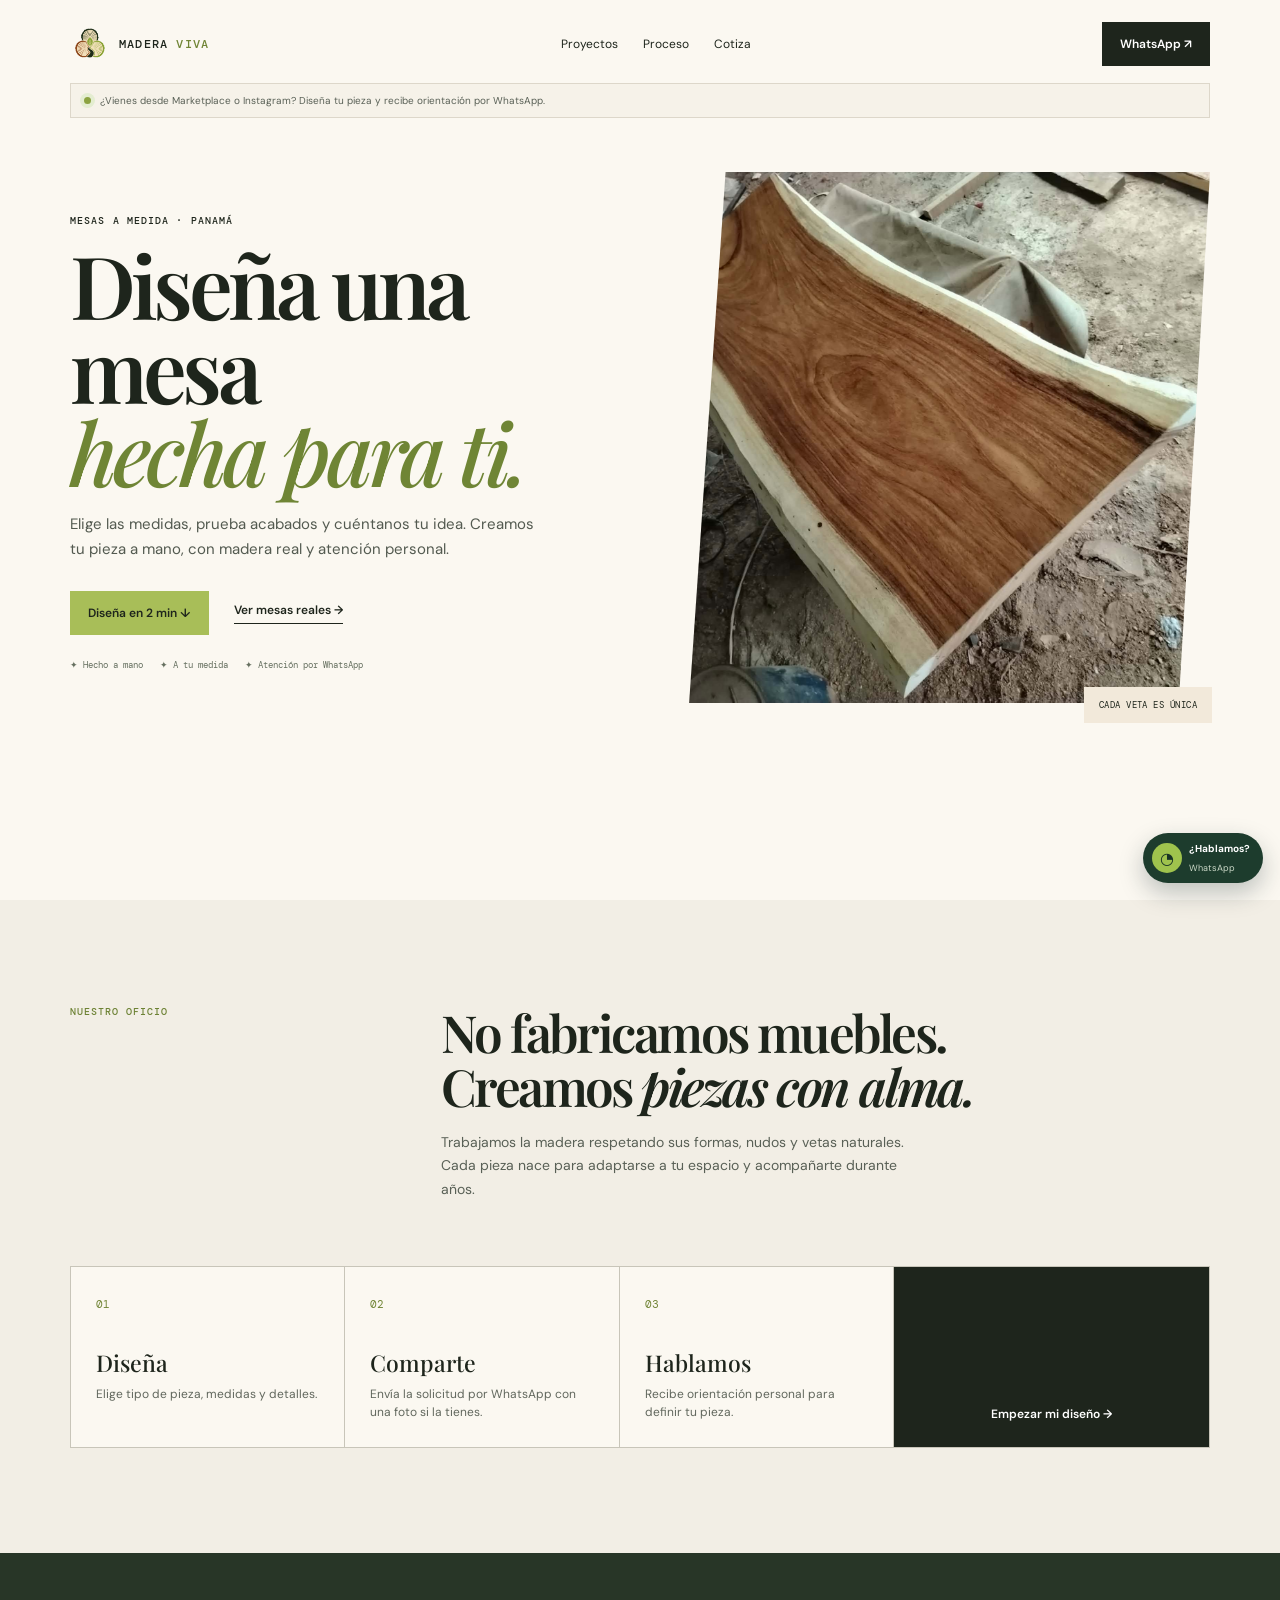
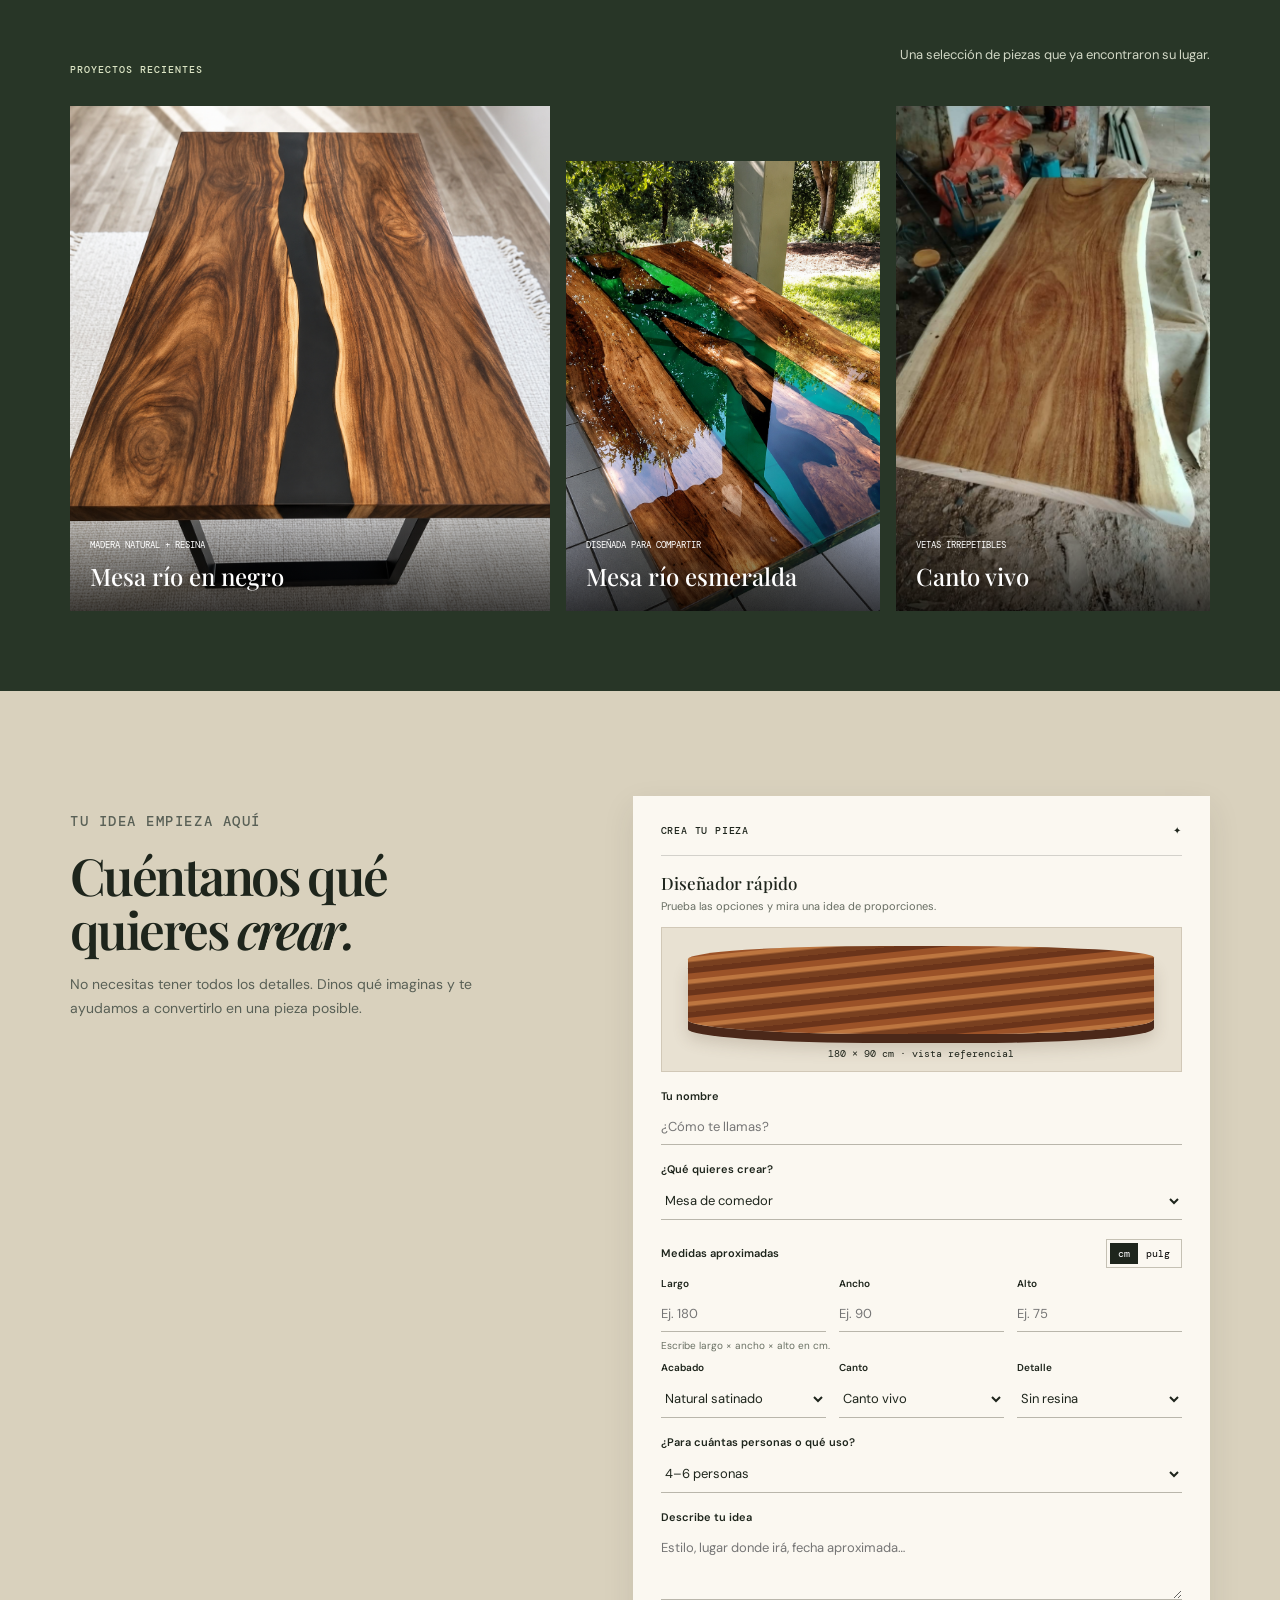
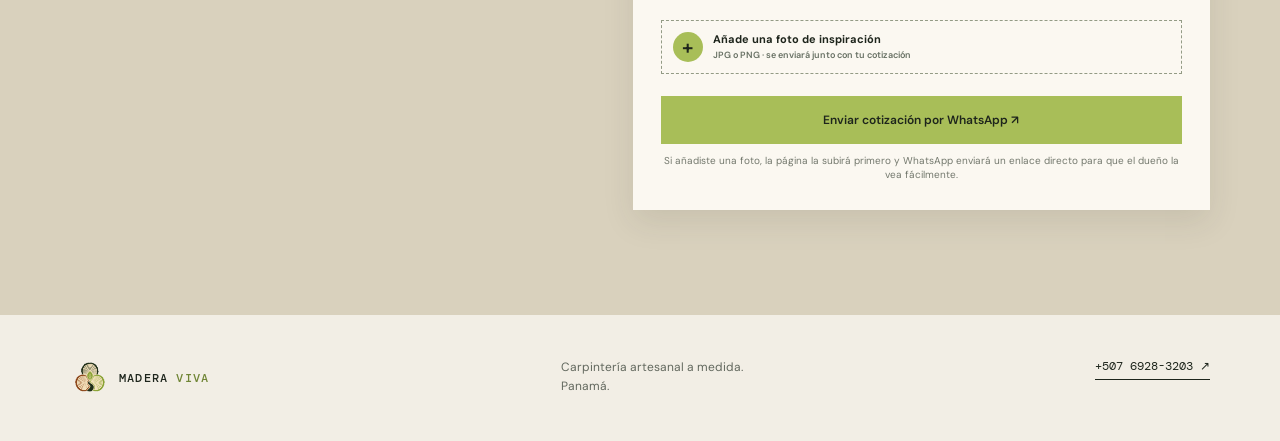
==== commit f59019c8: "Upload inspiration photos to Cloudinary" ====
--- a/docs/index.html
+++ b/docs/index.html
@@ -15,15 +15,15 @@
   <section class="hero" id="inicio"><nav class="nav shell"><a class="brand" href="#inicio"><img src="madera-viva-mark.png" alt="Logo Madera Viva"><span>MADERA <b>VIVA</b></span></a><div class="navlinks"><a href="#proyectos">Proyectos</a><a href="#proceso">Proceso</a><a href="#cotiza">Cotiza</a></div><a class="btn dark" href="https://wa.me/50769283203" target="_blank">WhatsApp ↗</a></nav><div class="adstrip shell"><span class="dot"></span>¿Vienes desde Marketplace o Instagram? Diseña tu pieza y recibe orientación por WhatsApp.</div><div class="hero-grid shell"><div><p class="eyebrow">MESAS A MEDIDA · PANAMÁ</p><h1>Diseña una mesa<br><em>hecha para ti.</em></h1><p class="lede">Elige las medidas, prueba acabados y cuéntanos tu idea. Creamos tu pieza a mano, con madera real y atención personal.</p><div class="actions"><a class="btn" href="#cotiza">Diseña en 2 min ↓</a><a class="line-link" href="#proyectos">Ver mesas reales →</a></div><div class="trust"><span>✦ Hecho a mano</span><span>✦ A tu medida</span><span>✦ Atención por WhatsApp</span></div></div><div class="hero-photo"><img src="galeria/madera-viva-01.png" alt="Madera natural en proceso"><div class="note">CADA VETA ES ÚNICA</div></div></div></section>
   <section class="process shell" id="proceso"><div class="intro"><div class="section-kicker">NUESTRO OFICIO</div><div><h2>No fabricamos muebles.<br>Creamos <em>piezas con alma.</em></h2><p>Trabajamos la madera respetando sus formas, nudos y vetas naturales. Cada pieza nace para adaptarse a tu espacio y acompañarte durante años.</p></div></div><div class="steps"><article><b>01</b><h3>Diseña</h3><p>Elige tipo de pieza, medidas y detalles.</p></article><article><b>02</b><h3>Comparte</h3><p>Envía la solicitud por WhatsApp con una foto si la tienes.</p></article><article><b>03</b><h3>Hablamos</h3><p>Recibe orientación personal para definir tu pieza.</p></article><a class="btn dark" href="#cotiza">Empezar mi diseño →</a></div></section>
   <section class="gallery" id="proyectos"><div class="shell gallery-top"><div class="section-kicker" style="color:#dce5c5">PROYECTOS RECIENTES</div><p>Una selección de piezas que ya encontraron su lugar.</p></div><div class="shell cards"><article class="card"><img src="galeria/rio-negro.png" alt="Mesa río negro"><div class="caption"><span>MADERA NATURAL + RESINA</span><h3>Mesa río en negro</h3></div></article><article class="card tall"><img src="galeria/rio-verde.png" alt="Mesa río esmeralda"><div class="caption"><span>DISEÑADA PARA COMPARTIR</span><h3>Mesa río esmeralda</h3></div></article><article class="card"><img src="galeria/madera-viva-02.png" alt="Mesa con canto vivo"><div class="caption"><span>VETAS IRREPETIBLES</span><h3>Canto vivo</h3></div></article></div></section>
-  <section class="quote" id="cotiza"><div class="quote-grid shell"><div class="quote-copy"><p class="eyebrow">TU IDEA EMPIEZA AQUÍ</p><h2>Cuéntanos qué<br>quieres <em>crear.</em></h2><p>No necesitas tener todos los detalles. Dinos qué imaginas y te ayudamos a convertirlo en una pieza posible.</p></div><form class="form" id="quoteForm"><div class="formhead"><span>CREA TU PIEZA</span><span>✦</span></div><div class="studio"><b>Diseñador rápido</b><span>Prueba las opciones y mira una idea de proporciones.</span></div><div class="preview"><div class="table noresin" id="table"></div><div class="dimensions" id="dimensions">180 × 90 cm · vista referencial</div></div><label>Tu nombre<input id="name" required placeholder="¿Cómo te llamas?"></label><label>¿Qué quieres crear?<select id="project"><option>Mesa de comedor</option><option>Mesa de centro</option><option>Barra / isla</option><option>Escritorio</option><option>Mueble a medida</option></select></label><div class="unit"><span>Medidas aproximadas</span><span class="switch"><button type="button" class="active" data-unit="cm">cm</button><button type="button" data-unit="pulgadas">pulg</button></span></div><div class="measures"><label>Largo<input id="long" inputmode="decimal" placeholder="Ej. 180" required></label><label>Ancho<input id="wide" inputmode="decimal" placeholder="Ej. 90" required></label><label>Alto<input id="high" inputmode="decimal" placeholder="Ej. 75" required></label></div><span class="hint" id="hint">Escribe largo × ancho × alto en cm.</span><div class="options"><label>Acabado<select id="finish"><option>Natural satinado</option><option>Mate natural</option><option>Nogal oscuro</option></select></label><label>Canto<select id="edge"><option>Canto vivo</option><option>Recto</option></select></label><label>Detalle<select id="resin"><option>Sin resina</option><option>Resina negra</option><option>Resina verde</option></select></label></div><label>¿Para cuántas personas o qué uso?<select id="use"><option>4–6 personas</option><option>6–8 personas</option><option>8–10 personas</option><option>Uso individual / escritorio</option><option>Otro uso</option></select></label><label>Describe tu idea<textarea id="idea" rows="3" placeholder="Estilo, lugar donde irá, fecha aproximada…"></textarea></label><div class="upload"><input id="photo" type="file" accept="image/*"><label for="photo"><span class="plus">+</span><span><b>Añade una foto de inspiración</b><small>JPG o PNG · queda privada en tu dispositivo</small></span></label><div class="photo-preview" id="photoPreview"><img id="previewImage" alt="Foto de inspiración"><span id="photoName"></span><button type="button" id="removePhoto">Quitar</button></div></div><button class="btn submit" type="submit">Compartir cotización por WhatsApp ↗</button><p class="privacy">En celular, si añadiste una foto, se abrirá el menú para compartirla junto con la cotización: elige WhatsApp. En computadora se abrirá el mensaje listo.</p></form></div></section>
+  <section class="quote" id="cotiza"><div class="quote-grid shell"><div class="quote-copy"><p class="eyebrow">TU IDEA EMPIEZA AQUÍ</p><h2>Cuéntanos qué<br>quieres <em>crear.</em></h2><p>No necesitas tener todos los detalles. Dinos qué imaginas y te ayudamos a convertirlo en una pieza posible.</p></div><form class="form" id="quoteForm"><div class="formhead"><span>CREA TU PIEZA</span><span>✦</span></div><div class="studio"><b>Diseñador rápido</b><span>Prueba las opciones y mira una idea de proporciones.</span></div><div class="preview"><div class="table noresin" id="table"></div><div class="dimensions" id="dimensions">180 × 90 cm · vista referencial</div></div><label>Tu nombre<input id="name" required placeholder="¿Cómo te llamas?"></label><label>¿Qué quieres crear?<select id="project"><option>Mesa de comedor</option><option>Mesa de centro</option><option>Barra / isla</option><option>Escritorio</option><option>Mueble a medida</option></select></label><div class="unit"><span>Medidas aproximadas</span><span class="switch"><button type="button" class="active" data-unit="cm">cm</button><button type="button" data-unit="pulgadas">pulg</button></span></div><div class="measures"><label>Largo<input id="long" inputmode="decimal" placeholder="Ej. 180" required></label><label>Ancho<input id="wide" inputmode="decimal" placeholder="Ej. 90" required></label><label>Alto<input id="high" inputmode="decimal" placeholder="Ej. 75" required></label></div><span class="hint" id="hint">Escribe largo × ancho × alto en cm.</span><div class="options"><label>Acabado<select id="finish"><option>Natural satinado</option><option>Mate natural</option><option>Nogal oscuro</option></select></label><label>Canto<select id="edge"><option>Canto vivo</option><option>Recto</option></select></label><label>Detalle<select id="resin"><option>Sin resina</option><option>Resina negra</option><option>Resina verde</option></select></label></div><label>¿Para cuántas personas o qué uso?<select id="use"><option>4–6 personas</option><option>6–8 personas</option><option>8–10 personas</option><option>Uso individual / escritorio</option><option>Otro uso</option></select></label><label>Describe tu idea<textarea id="idea" rows="3" placeholder="Estilo, lugar donde irá, fecha aproximada…"></textarea></label><div class="upload"><input id="photo" type="file" accept="image/*"><label for="photo"><span class="plus">+</span><span><b>Añade una foto de inspiración</b><small>JPG o PNG · se enviará junto con tu cotización</small></span></label><div class="photo-preview" id="photoPreview"><img id="previewImage" alt="Foto de inspiración"><span id="photoName"></span><button type="button" id="removePhoto">Quitar</button></div></div><button class="btn submit" id="submitQuote" type="submit">Enviar cotización por WhatsApp ↗</button><p class="privacy">Si añadiste una foto, la página la subirá primero y WhatsApp enviará un enlace directo para que el dueño la vea fácilmente.</p></form></div></section>
   <footer class="footer shell"><a class="brand" href="#inicio"><img src="madera-viva-mark.png" alt="Logo Madera Viva"><span>MADERA <b>VIVA</b></span></a><p>Carpintería artesanal a medida.<br>Panamá.</p><a class="phone" href="https://wa.me/50769283203">+507 6928-3203 ↗</a></footer><a class="float" href="https://wa.me/50769283203?text=Hola%2C%20vengo%20desde%20la%20p%C3%A1gina%20de%20Madera%20Viva%20y%20quiero%20cotizar%20una%20mesa%20a%20medida." target="_blank"><span>◔</span><b>¿Hablamos?</b><small>WhatsApp</small></a>
   <script>
-    const $=id=>document.getElementById(id),table=$('table'),dims=$('dimensions');let unit='cm',photo=null;
+    const $=id=>document.getElementById(id),table=$('table'),dims=$('dimensions'),submit=$('submitQuote');const cloudName='t6ksj0dx',uploadPreset='madera_viva_clientes';let unit='cm',photo=null;
     function visual(){const l=Number($('long').value)||(unit==='cm'?180:72),w=Number($('wide').value)||(unit==='cm'?90:36);table.style.width=Math.max(58,Math.min(100,l/w*47))+'%';table.className='table '+($('resin').value==='Sin resina'?'noresin':$('resin').value==='Resina verde'?'green':'')+($('edge').value==='Recto'?' straight':'');dims.textContent=`${$('long').value||180} × ${$('wide').value||90} ${unit==='cm'?'cm':'pulgadas'} · vista referencial`}
     ['long','wide','resin','edge'].forEach(id=>$(id).addEventListener('input',visual));
     document.querySelectorAll('[data-unit]').forEach(b=>b.onclick=()=>{unit=b.dataset.unit;document.querySelectorAll('[data-unit]').forEach(x=>x.classList.toggle('active',x===b));$('hint').textContent=`Escribe largo × ancho × alto en ${unit==='cm'?'cm':'pulgadas'}.`;visual()});
     $('photo').onchange=e=>{const f=e.target.files[0];if(!f)return;photo=f;$('previewImage').src=URL.createObjectURL(f);$('photoName').textContent=f.name;$('photoPreview').style.display='flex'};$('removePhoto').onclick=()=>{$('photo').value='';photo=null;$('photoPreview').style.display='none'};
-    $('quoteForm').onsubmit=async e=>{e.preventDefault();const msg=[`Hola, quiero cotizar un proyecto personalizado.`,`Mi nombre es ${$('name').value}.`,`Proyecto: ${$('project').value}`,`Medidas: ${$('long').value} × ${$('wide').value} × ${$('high').value} ${unit==='cm'?'cm':'pulgadas'} (largo × ancho × alto)`,`Uso: ${$('use').value}`,`Acabado: ${$('finish').value}; ${$('edge').value}; ${$('resin').value}.`,$('idea').value?`Idea: ${$('idea').value}`:''].filter(Boolean).join('\n');if(photo&&navigator.canShare&&navigator.canShare({files:[photo]})){try{await navigator.share({title:'Cotización Madera Viva',text:msg,files:[photo]});return}catch(err){if(err.name==='AbortError')return}}window.open('https://wa.me/50769283203?text='+encodeURIComponent(msg+(photo?'\n\nAdjuntaré una foto de inspiración en este chat.':'')),'_blank')};
+    $('quoteForm').onsubmit=async e=>{e.preventDefault();const whatsappWindow=window.open('','_blank'),original=submit.textContent;submit.disabled=true;submit.textContent=photo?'Subiendo foto…':'Abriendo WhatsApp…';try{let photoUrl='';if(photo){const data=new FormData();data.append('file',photo);data.append('upload_preset',uploadPreset);data.append('folder','madera-viva-clientes');const response=await fetch(`https://api.cloudinary.com/v1_1/${cloudName}/image/upload`,{method:'POST',body:data});const result=await response.json();if(!response.ok||!result.secure_url)throw new Error(result.error?.message||'No se pudo subir la foto');photoUrl=result.secure_url}const msg=[`Hola, quiero cotizar un proyecto personalizado.`,`Mi nombre es ${$('name').value}.`,`Proyecto: ${$('project').value}`,`Medidas: ${$('long').value} × ${$('wide').value} × ${$('high').value} ${unit==='cm'?'cm':'pulgadas'} (largo × ancho × alto)`,`Uso: ${$('use').value}`,`Acabado: ${$('finish').value}; ${$('edge').value}; ${$('resin').value}.`,$('idea').value?`Idea: ${$('idea').value}`:'',photoUrl?`Foto de inspiración: ${photoUrl}`:''].filter(Boolean).join('\n');const url='https://wa.me/50769283203?text='+encodeURIComponent(msg);if(whatsappWindow)whatsappWindow.location.assign(url);else window.location.assign(url)}catch(error){if(whatsappWindow)whatsappWindow.close();alert(`No se pudo subir la foto. ${error.message||'Inténtalo de nuevo.'}`)}finally{submit.disabled=false;submit.textContent=original}};
   </script>
 </body>
 </html>
